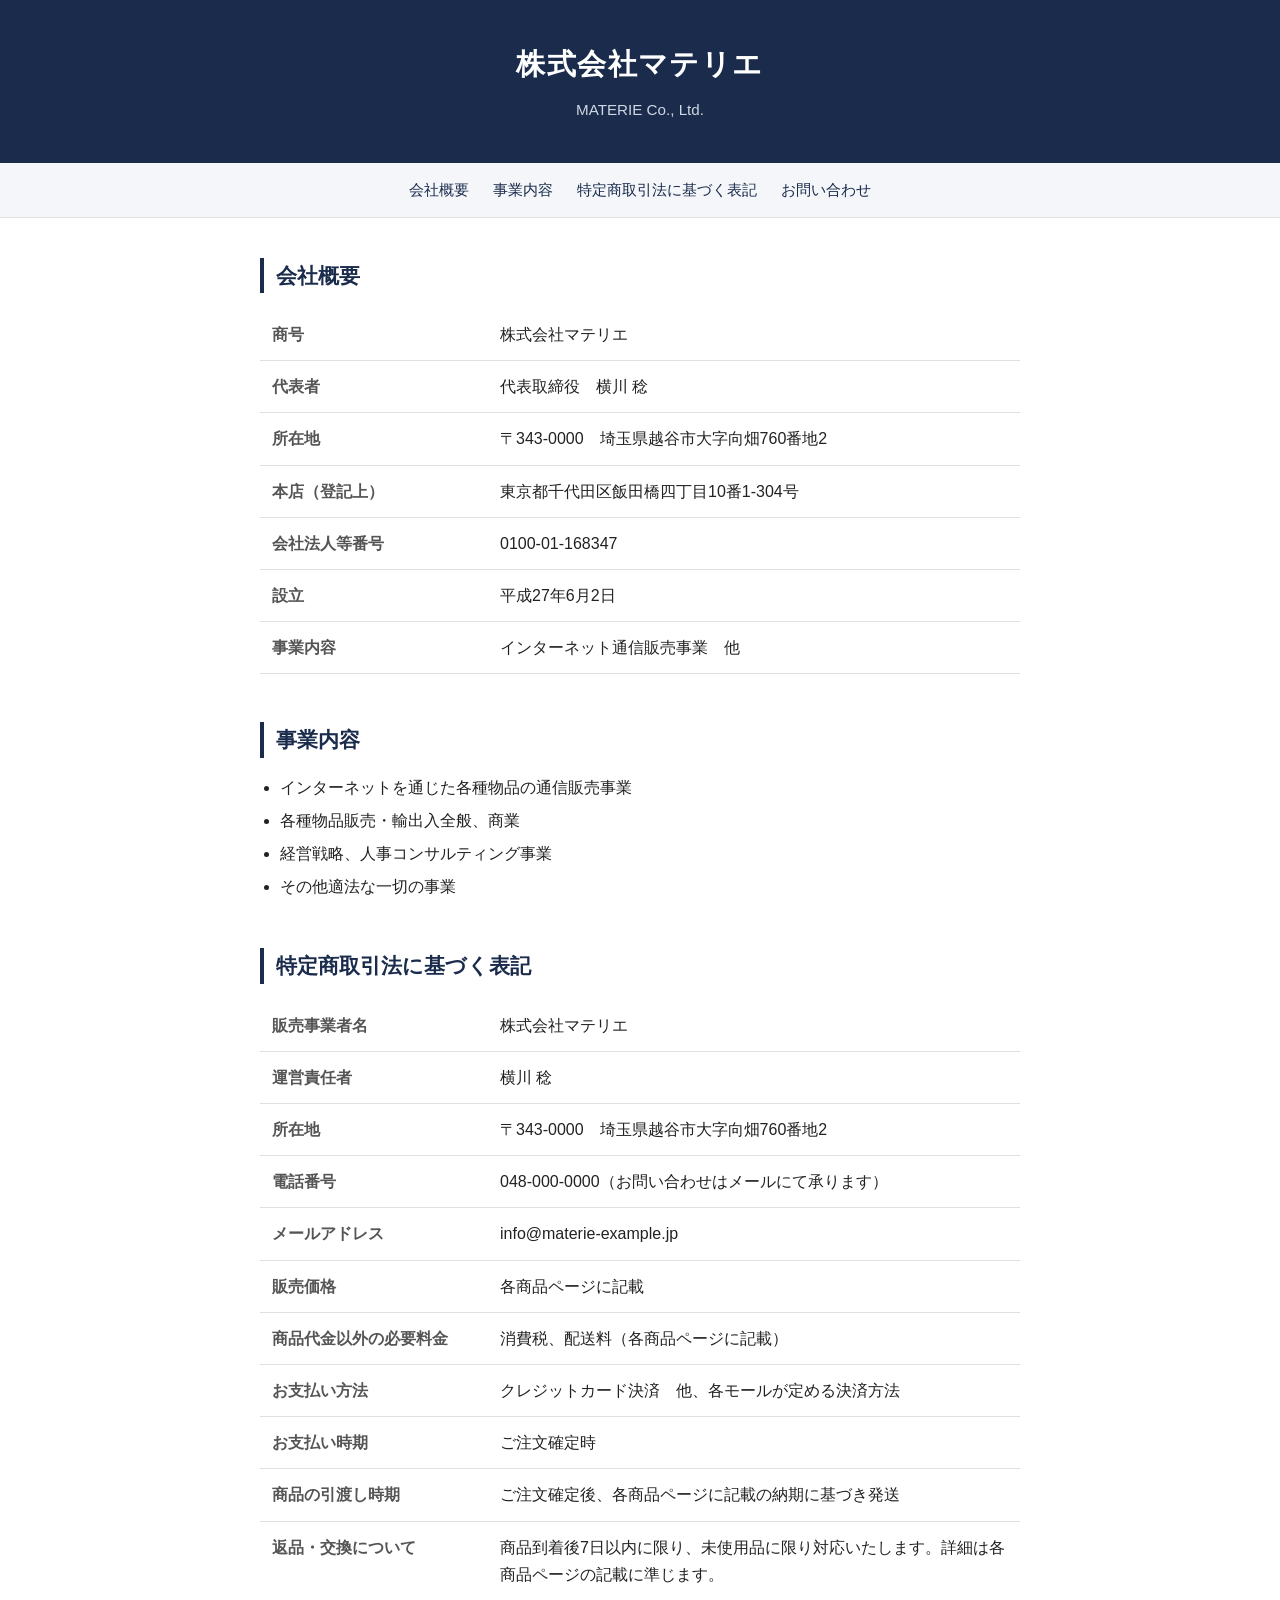
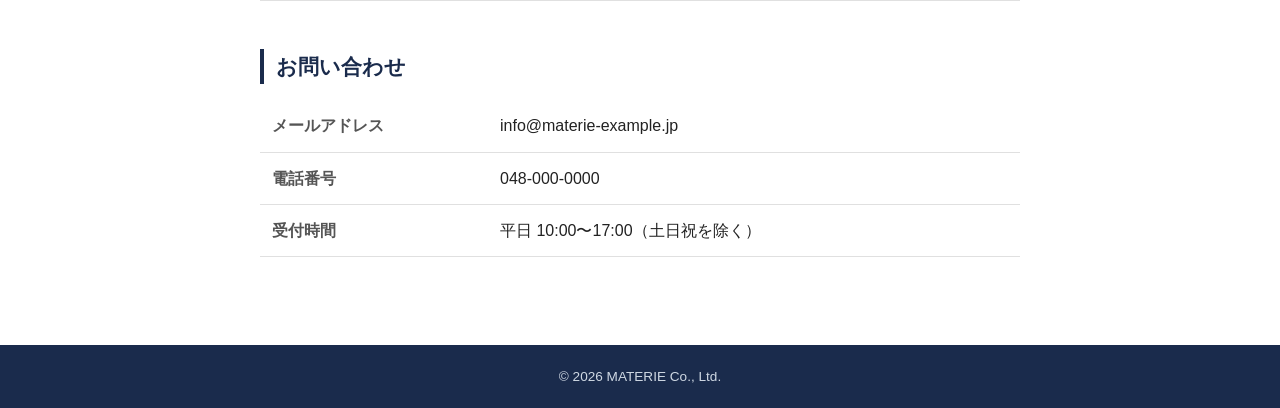
==== index.html @ 54c42e04 "Add company site for Yahoo Shopping application" ====
<!DOCTYPE html>
<html lang="ja">
<head>
<meta charset="UTF-8">
<meta name="viewport" content="width=device-width, initial-scale=1.0">
<title>株式会社マテリエ</title>
<style>
  * { box-sizing: border-box; margin: 0; padding: 0; }
  body {
    font-family: "Hiragino Kaku Gothic ProN", "Hiragino Sans", Meiryo, sans-serif;
    color: #222;
    background: #fff;
    line-height: 1.7;
  }
  header {
    background: #1a2b4c;
    color: #fff;
    padding: 40px 20px;
    text-align: center;
  }
  header h1 {
    font-size: 1.8rem;
    letter-spacing: 0.05em;
  }
  header p {
    margin-top: 8px;
    color: #cfd8e3;
    font-size: 0.95rem;
  }
  nav {
    background: #f4f6f9;
    display: flex;
    justify-content: center;
    gap: 24px;
    padding: 14px;
    flex-wrap: wrap;
    border-bottom: 1px solid #e0e0e0;
  }
  nav a {
    color: #1a2b4c;
    text-decoration: none;
    font-size: 0.95rem;
  }
  nav a:hover { text-decoration: underline; }
  main {
    max-width: 800px;
    margin: 0 auto;
    padding: 40px 20px;
  }
  section {
    margin-bottom: 48px;
  }
  section h2 {
    font-size: 1.3rem;
    border-left: 4px solid #1a2b4c;
    padding-left: 12px;
    margin-bottom: 16px;
    color: #1a2b4c;
  }
  table {
    width: 100%;
    border-collapse: collapse;
  }
  table th, table td {
    text-align: left;
    padding: 12px;
    border-bottom: 1px solid #e0e0e0;
    vertical-align: top;
  }
  table th {
    width: 30%;
    color: #555;
    font-weight: 600;
    white-space: nowrap;
  }
  ul.business-list {
    list-style: disc;
    padding-left: 20px;
  }
  ul.business-list li { margin-bottom: 6px; }
  footer {
    background: #1a2b4c;
    color: #cfd8e3;
    text-align: center;
    padding: 20px;
    font-size: 0.85rem;
  }
</style>
</head>
<body>

<header>
  <h1>株式会社マテリエ</h1>
  <p>MATERIE Co., Ltd.</p>
</header>

<nav>
  <a href="#about">会社概要</a>
  <a href="#business">事業内容</a>
  <a href="#tokushoho">特定商取引法に基づく表記</a>
  <a href="#contact">お問い合わせ</a>
</nav>

<main>

  <section id="about">
    <h2>会社概要</h2>
    <table>
      <tr><th>商号</th><td>株式会社マテリエ</td></tr>
      <tr><th>代表者</th><td>代表取締役　横川 稔</td></tr>
      <tr><th>所在地</th><td>〒343-0000　埼玉県越谷市大字向畑760番地2</td></tr>
      <tr><th>本店（登記上）</th><td>東京都千代田区飯田橋四丁目10番1-304号</td></tr>
      <tr><th>会社法人等番号</th><td>0100-01-168347</td></tr>
      <tr><th>設立</th><td>平成27年6月2日</td></tr>
      <tr><th>事業内容</th><td>インターネット通信販売事業　他</td></tr>
    </table>
  </section>

  <section id="business">
    <h2>事業内容</h2>
    <ul class="business-list">
      <li>インターネットを通じた各種物品の通信販売事業</li>
      <li>各種物品販売・輸出入全般、商業</li>
      <li>経営戦略、人事コンサルティング事業</li>
      <li>その他適法な一切の事業</li>
    </ul>
  </section>

  <section id="tokushoho">
    <h2>特定商取引法に基づく表記</h2>
    <table>
      <tr><th>販売事業者名</th><td>株式会社マテリエ</td></tr>
      <tr><th>運営責任者</th><td>横川 稔</td></tr>
      <tr><th>所在地</th><td>〒343-0000　埼玉県越谷市大字向畑760番地2</td></tr>
      <tr><th>電話番号</th><td>048-000-0000（お問い合わせはメールにて承ります）</td></tr>
      <tr><th>メールアドレス</th><td>info@materie-example.jp</td></tr>
      <tr><th>販売価格</th><td>各商品ページに記載</td></tr>
      <tr><th>商品代金以外の必要料金</th><td>消費税、配送料（各商品ページに記載）</td></tr>
      <tr><th>お支払い方法</th><td>クレジットカード決済　他、各モールが定める決済方法</td></tr>
      <tr><th>お支払い時期</th><td>ご注文確定時</td></tr>
      <tr><th>商品の引渡し時期</th><td>ご注文確定後、各商品ページに記載の納期に基づき発送</td></tr>
      <tr><th>返品・交換について</th><td>商品到着後7日以内に限り、未使用品に限り対応いたします。詳細は各商品ページの記載に準じます。</td></tr>
    </table>
  </section>

  <section id="contact">
    <h2>お問い合わせ</h2>
    <table>
      <tr><th>メールアドレス</th><td>info@materie-example.jp</td></tr>
      <tr><th>電話番号</th><td>048-000-0000</td></tr>
      <tr><th>受付時間</th><td>平日 10:00〜17:00（土日祝を除く）</td></tr>
    </table>
  </section>

</main>

<footer>
  &copy; 2026 MATERIE Co., Ltd.
</footer>

</body>
</html>
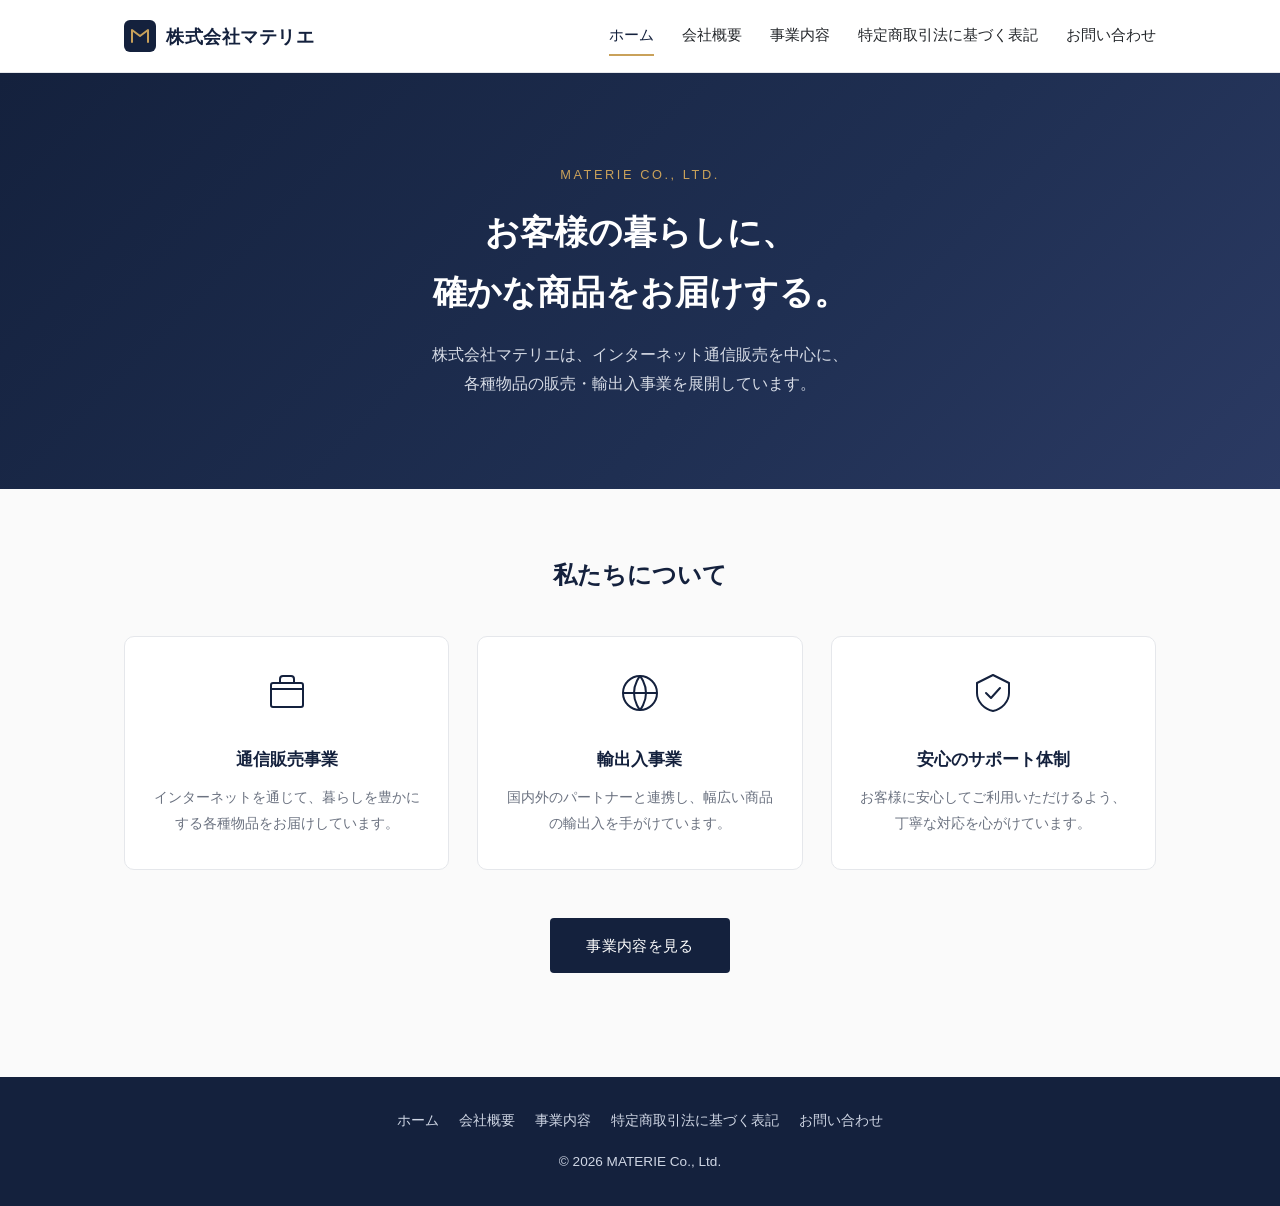
==== commit 47188fe5: "Rebuild site as multi-page structure" ====
--- a/index.html
+++ b/index.html
@@ -3,158 +3,85 @@
 <head>
 <meta charset="UTF-8">
 <meta name="viewport" content="width=device-width, initial-scale=1.0">
-<title>株式会社マテリエ</title>
-<style>
-  * { box-sizing: border-box; margin: 0; padding: 0; }
-  body {
-    font-family: "Hiragino Kaku Gothic ProN", "Hiragino Sans", Meiryo, sans-serif;
-    color: #222;
-    background: #fff;
-    line-height: 1.7;
-  }
-  header {
-    background: #1a2b4c;
-    color: #fff;
-    padding: 40px 20px;
-    text-align: center;
-  }
-  header h1 {
-    font-size: 1.8rem;
-    letter-spacing: 0.05em;
-  }
-  header p {
-    margin-top: 8px;
-    color: #cfd8e3;
-    font-size: 0.95rem;
-  }
-  nav {
-    background: #f4f6f9;
-    display: flex;
-    justify-content: center;
-    gap: 24px;
-    padding: 14px;
-    flex-wrap: wrap;
-    border-bottom: 1px solid #e0e0e0;
-  }
-  nav a {
-    color: #1a2b4c;
-    text-decoration: none;
-    font-size: 0.95rem;
-  }
-  nav a:hover { text-decoration: underline; }
-  main {
-    max-width: 800px;
-    margin: 0 auto;
-    padding: 40px 20px;
-  }
-  section {
-    margin-bottom: 48px;
-  }
-  section h2 {
-    font-size: 1.3rem;
-    border-left: 4px solid #1a2b4c;
-    padding-left: 12px;
-    margin-bottom: 16px;
-    color: #1a2b4c;
-  }
-  table {
-    width: 100%;
-    border-collapse: collapse;
-  }
-  table th, table td {
-    text-align: left;
-    padding: 12px;
-    border-bottom: 1px solid #e0e0e0;
-    vertical-align: top;
-  }
-  table th {
-    width: 30%;
-    color: #555;
-    font-weight: 600;
-    white-space: nowrap;
-  }
-  ul.business-list {
-    list-style: disc;
-    padding-left: 20px;
-  }
-  ul.business-list li { margin-bottom: 6px; }
-  footer {
-    background: #1a2b4c;
-    color: #cfd8e3;
-    text-align: center;
-    padding: 20px;
-    font-size: 0.85rem;
-  }
-</style>
+<title>株式会社マテリエ | MATERIE Co., Ltd.</title>
+<link rel="stylesheet" href="style.css">
 </head>
 <body>
 
-<header>
-  <h1>株式会社マテリエ</h1>
-  <p>MATERIE Co., Ltd.</p>
+<header class="header">
+  <div class="header-inner">
+    <a href="index.html" class="brand">
+      <svg class="brand-mark" viewBox="0 0 32 32" fill="none" xmlns="http://www.w3.org/2000/svg">
+        <rect width="32" height="32" rx="6" fill="#14213D"/>
+        <path d="M8 22V10L16 16L24 10V22" stroke="#C9A15A" stroke-width="2" stroke-linecap="round" stroke-linejoin="round"/>
+      </svg>
+      株式会社マテリエ
+    </a>
+    <input type="checkbox" id="nav-toggle" class="nav-toggle">
+    <label for="nav-toggle" class="nav-toggle-label">&#9776;</label>
+    <nav class="nav">
+      <a href="index.html" class="active">ホーム</a>
+      <a href="about.html">会社概要</a>
+      <a href="business.html">事業内容</a>
+      <a href="tokushoho.html">特定商取引法に基づく表記</a>
+      <a href="contact.html">お問い合わせ</a>
+    </nav>
+  </div>
 </header>
 
-<nav>
-  <a href="#about">会社概要</a>
-  <a href="#business">事業内容</a>
-  <a href="#tokushoho">特定商取引法に基づく表記</a>
-  <a href="#contact">お問い合わせ</a>
-</nav>
+<section class="hero">
+  <div class="hero-inner">
+    <div class="eyebrow">MATERIE Co., Ltd.</div>
+    <h1>お客様の暮らしに、<br>確かな商品をお届けする。</h1>
+    <p>株式会社マテリエは、インターネット通信販売を中心に、<br>各種物品の販売・輸出入事業を展開しています。</p>
+  </div>
+</section>
 
 <main>
+  <div class="section-title">私たちについて</div>
+  <div class="grid-3">
+    <div class="card">
+      <svg class="card-icon" viewBox="0 0 48 48" fill="none" xmlns="http://www.w3.org/2000/svg">
+        <rect x="8" y="14" width="32" height="24" rx="2" stroke="currentColor" stroke-width="2"/>
+        <path d="M8 20H40" stroke="currentColor" stroke-width="2"/>
+        <path d="M17 14V10C17 8.34315 18.3431 7 20 7H28C29.6569 7 31 8.34315 31 10V14" stroke="currentColor" stroke-width="2"/>
+      </svg>
+      <h3>通信販売事業</h3>
+      <p>インターネットを通じて、暮らしを豊かにする各種物品をお届けしています。</p>
+    </div>
+    <div class="card">
+      <svg class="card-icon" viewBox="0 0 48 48" fill="none" xmlns="http://www.w3.org/2000/svg">
+        <circle cx="24" cy="24" r="17" stroke="currentColor" stroke-width="2"/>
+        <path d="M24 7C24 7 30 14 30 24C30 34 24 41 24 41" stroke="currentColor" stroke-width="2"/>
+        <path d="M24 7C24 7 18 14 18 24C18 34 24 41 24 41" stroke="currentColor" stroke-width="2"/>
+        <path d="M7 24H41" stroke="currentColor" stroke-width="2"/>
+      </svg>
+      <h3>輸出入事業</h3>
+      <p>国内外のパートナーと連携し、幅広い商品の輸出入を手がけています。</p>
+    </div>
+    <div class="card">
+      <svg class="card-icon" viewBox="0 0 48 48" fill="none" xmlns="http://www.w3.org/2000/svg">
+        <path d="M24 6L40 14V24C40 32.8366 32.8366 40 24 42C15.1634 40 8 32.8366 8 24V14L24 6Z" stroke="currentColor" stroke-width="2" stroke-linejoin="round"/>
+        <path d="M17 24L22 29L31 19" stroke="currentColor" stroke-width="2" stroke-linecap="round" stroke-linejoin="round"/>
+      </svg>
+      <h3>安心のサポート体制</h3>
+      <p>お客様に安心してご利用いただけるよう、丁寧な対応を心がけています。</p>
+    </div>
+  </div>
 
-  <section id="about">
-    <h2>会社概要</h2>
-    <table>
-      <tr><th>商号</th><td>株式会社マテリエ</td></tr>
-      <tr><th>代表者</th><td>代表取締役　横川 稔</td></tr>
-      <tr><th>所在地</th><td>〒343-0000　埼玉県越谷市大字向畑760番地2</td></tr>
-      <tr><th>本店（登記上）</th><td>東京都千代田区飯田橋四丁目10番1-304号</td></tr>
-      <tr><th>会社法人等番号</th><td>0100-01-168347</td></tr>
-      <tr><th>設立</th><td>平成27年6月2日</td></tr>
-      <tr><th>事業内容</th><td>インターネット通信販売事業　他</td></tr>
-    </table>
-  </section>
-
-  <section id="business">
-    <h2>事業内容</h2>
-    <ul class="business-list">
-      <li>インターネットを通じた各種物品の通信販売事業</li>
-      <li>各種物品販売・輸出入全般、商業</li>
-      <li>経営戦略、人事コンサルティング事業</li>
-      <li>その他適法な一切の事業</li>
-    </ul>
-  </section>
-
-  <section id="tokushoho">
-    <h2>特定商取引法に基づく表記</h2>
-    <table>
-      <tr><th>販売事業者名</th><td>株式会社マテリエ</td></tr>
-      <tr><th>運営責任者</th><td>横川 稔</td></tr>
-      <tr><th>所在地</th><td>〒343-0000　埼玉県越谷市大字向畑760番地2</td></tr>
-      <tr><th>電話番号</th><td>048-000-0000（お問い合わせはメールにて承ります）</td></tr>
-      <tr><th>メールアドレス</th><td>info@materie-example.jp</td></tr>
-      <tr><th>販売価格</th><td>各商品ページに記載</td></tr>
-      <tr><th>商品代金以外の必要料金</th><td>消費税、配送料（各商品ページに記載）</td></tr>
-      <tr><th>お支払い方法</th><td>クレジットカード決済　他、各モールが定める決済方法</td></tr>
-      <tr><th>お支払い時期</th><td>ご注文確定時</td></tr>
-      <tr><th>商品の引渡し時期</th><td>ご注文確定後、各商品ページに記載の納期に基づき発送</td></tr>
-      <tr><th>返品・交換について</th><td>商品到着後7日以内に限り、未使用品に限り対応いたします。詳細は各商品ページの記載に準じます。</td></tr>
-    </table>
-  </section>
-
-  <section id="contact">
-    <h2>お問い合わせ</h2>
-    <table>
-      <tr><th>メールアドレス</th><td>info@materie-example.jp</td></tr>
-      <tr><th>電話番号</th><td>048-000-0000</td></tr>
-      <tr><th>受付時間</th><td>平日 10:00〜17:00（土日祝を除く）</td></tr>
-    </table>
-  </section>
-
+  <div class="cta-row">
+    <a href="business.html" class="btn">事業内容を見る</a>
+  </div>
 </main>
 
 <footer>
+  <div class="footer-nav">
+    <a href="index.html">ホーム</a>
+    <a href="about.html">会社概要</a>
+    <a href="business.html">事業内容</a>
+    <a href="tokushoho.html">特定商取引法に基づく表記</a>
+    <a href="contact.html">お問い合わせ</a>
+  </div>
   &copy; 2026 MATERIE Co., Ltd.
 </footer>
 
--- a/style.css
+++ b/style.css
@@ -0,0 +1,276 @@
+:root {
+  --navy: #14213d;
+  --navy-light: #1f2f52;
+  --accent: #c9a15a;
+  --bg: #fafafa;
+  --text: #24272b;
+  --muted: #6b7280;
+  --border: #e5e7eb;
+}
+
+* { box-sizing: border-box; margin: 0; padding: 0; }
+
+html { scroll-behavior: smooth; }
+
+body {
+  font-family: "Hiragino Kaku Gothic ProN", "Hiragino Sans", "Yu Gothic", Meiryo, sans-serif;
+  color: var(--text);
+  background: var(--bg);
+  line-height: 1.8;
+}
+
+a { color: inherit; }
+
+.header {
+  position: sticky;
+  top: 0;
+  z-index: 100;
+  background: #fff;
+  border-bottom: 1px solid var(--border);
+}
+
+.header-inner {
+  max-width: 1080px;
+  margin: 0 auto;
+  padding: 16px 24px;
+  display: flex;
+  align-items: center;
+  justify-content: space-between;
+}
+
+.brand {
+  font-size: 1.15rem;
+  font-weight: 700;
+  letter-spacing: 0.03em;
+  color: var(--navy);
+  text-decoration: none;
+  display: flex;
+  align-items: center;
+  gap: 10px;
+}
+
+.brand-mark {
+  width: 32px;
+  height: 32px;
+  flex-shrink: 0;
+}
+
+.nav {
+  display: flex;
+  gap: 28px;
+}
+
+.nav a {
+  font-size: 0.92rem;
+  text-decoration: none;
+  color: var(--text);
+  padding: 6px 0;
+  border-bottom: 2px solid transparent;
+}
+
+.nav a:hover, .nav a.active {
+  color: var(--navy);
+  border-bottom-color: var(--accent);
+}
+
+.nav-toggle { display: none; }
+
+@media (max-width: 720px) {
+  .nav {
+    position: absolute;
+    top: 100%;
+    left: 0;
+    right: 0;
+    background: #fff;
+    flex-direction: column;
+    gap: 0;
+    display: none;
+    border-bottom: 1px solid var(--border);
+  }
+  .nav a { padding: 14px 24px; border-bottom: 1px solid var(--border); }
+  .nav-toggle:checked ~ .nav { display: flex; }
+  .nav-toggle-label {
+    display: block;
+    cursor: pointer;
+    font-size: 1.4rem;
+    color: var(--navy);
+  }
+}
+
+@media (min-width: 721px) {
+  .nav-toggle-label { display: none; }
+}
+
+.hero {
+  background: linear-gradient(135deg, var(--navy) 0%, var(--navy-light) 60%, #2b3a63 100%);
+  color: #fff;
+  padding: 90px 24px;
+  text-align: center;
+}
+
+.hero-inner { max-width: 720px; margin: 0 auto; }
+
+.hero .eyebrow {
+  letter-spacing: 0.2em;
+  font-size: 0.8rem;
+  color: var(--accent);
+  text-transform: uppercase;
+  margin-bottom: 16px;
+}
+
+.hero h1 {
+  font-size: 2.1rem;
+  font-weight: 700;
+  margin-bottom: 18px;
+}
+
+.hero p {
+  color: #d7dce6;
+  font-size: 1rem;
+}
+
+.page-hero {
+  background: var(--navy);
+  color: #fff;
+  padding: 56px 24px;
+  text-align: center;
+}
+
+.page-hero h1 { font-size: 1.6rem; }
+.page-hero p { color: #cfd6e4; margin-top: 8px; font-size: 0.9rem; }
+
+main { max-width: 1080px; margin: 0 auto; padding: 64px 24px; }
+
+.section-narrow { max-width: 800px; margin: 0 auto; padding: 56px 24px; }
+
+.section-title {
+  font-size: 1.5rem;
+  font-weight: 700;
+  color: var(--navy);
+  text-align: center;
+  margin-bottom: 40px;
+}
+
+.grid-3 {
+  display: grid;
+  grid-template-columns: repeat(3, 1fr);
+  gap: 28px;
+}
+
+@media (max-width: 720px) {
+  .grid-3 { grid-template-columns: 1fr; }
+}
+
+.card {
+  background: #fff;
+  border: 1px solid var(--border);
+  border-radius: 10px;
+  padding: 32px 24px;
+  text-align: center;
+}
+
+.card-icon {
+  width: 48px;
+  height: 48px;
+  margin: 0 auto 18px;
+  color: var(--navy);
+}
+
+.card h3 {
+  font-size: 1.05rem;
+  margin-bottom: 10px;
+  color: var(--navy);
+}
+
+.card p {
+  font-size: 0.9rem;
+  color: var(--muted);
+}
+
+.cta-row {
+  text-align: center;
+  margin-top: 48px;
+}
+
+.btn {
+  display: inline-block;
+  background: var(--navy);
+  color: #fff;
+  text-decoration: none;
+  padding: 14px 36px;
+  border-radius: 4px;
+  font-size: 0.95rem;
+  letter-spacing: 0.02em;
+}
+
+.btn:hover { background: var(--navy-light); }
+
+table.info {
+  width: 100%;
+  border-collapse: collapse;
+}
+
+table.info th, table.info td {
+  text-align: left;
+  padding: 16px 12px;
+  border-bottom: 1px solid var(--border);
+  vertical-align: top;
+  font-size: 0.92rem;
+}
+
+table.info th {
+  width: 32%;
+  color: var(--muted);
+  font-weight: 600;
+  white-space: nowrap;
+}
+
+ul.business-list {
+  list-style: none;
+  padding: 0;
+}
+
+ul.business-list li {
+  padding: 14px 0;
+  border-bottom: 1px solid var(--border);
+  display: flex;
+  gap: 14px;
+  align-items: flex-start;
+  font-size: 0.95rem;
+}
+
+ul.business-list li::before {
+  content: "";
+  width: 8px;
+  height: 8px;
+  border-radius: 50%;
+  background: var(--accent);
+  margin-top: 8px;
+  flex-shrink: 0;
+}
+
+.breadcrumb {
+  font-size: 0.8rem;
+  color: var(--muted);
+  margin-bottom: 8px;
+}
+
+footer {
+  background: var(--navy);
+  color: #cfd6e4;
+  text-align: center;
+  padding: 32px 24px;
+  font-size: 0.85rem;
+  margin-top: 40px;
+}
+
+footer .footer-nav {
+  display: flex;
+  justify-content: center;
+  gap: 20px;
+  margin-bottom: 16px;
+  flex-wrap: wrap;
+}
+
+footer .footer-nav a { text-decoration: none; color: #cfd6e4; font-size: 0.85rem; }
+footer .footer-nav a:hover { color: #fff; }
